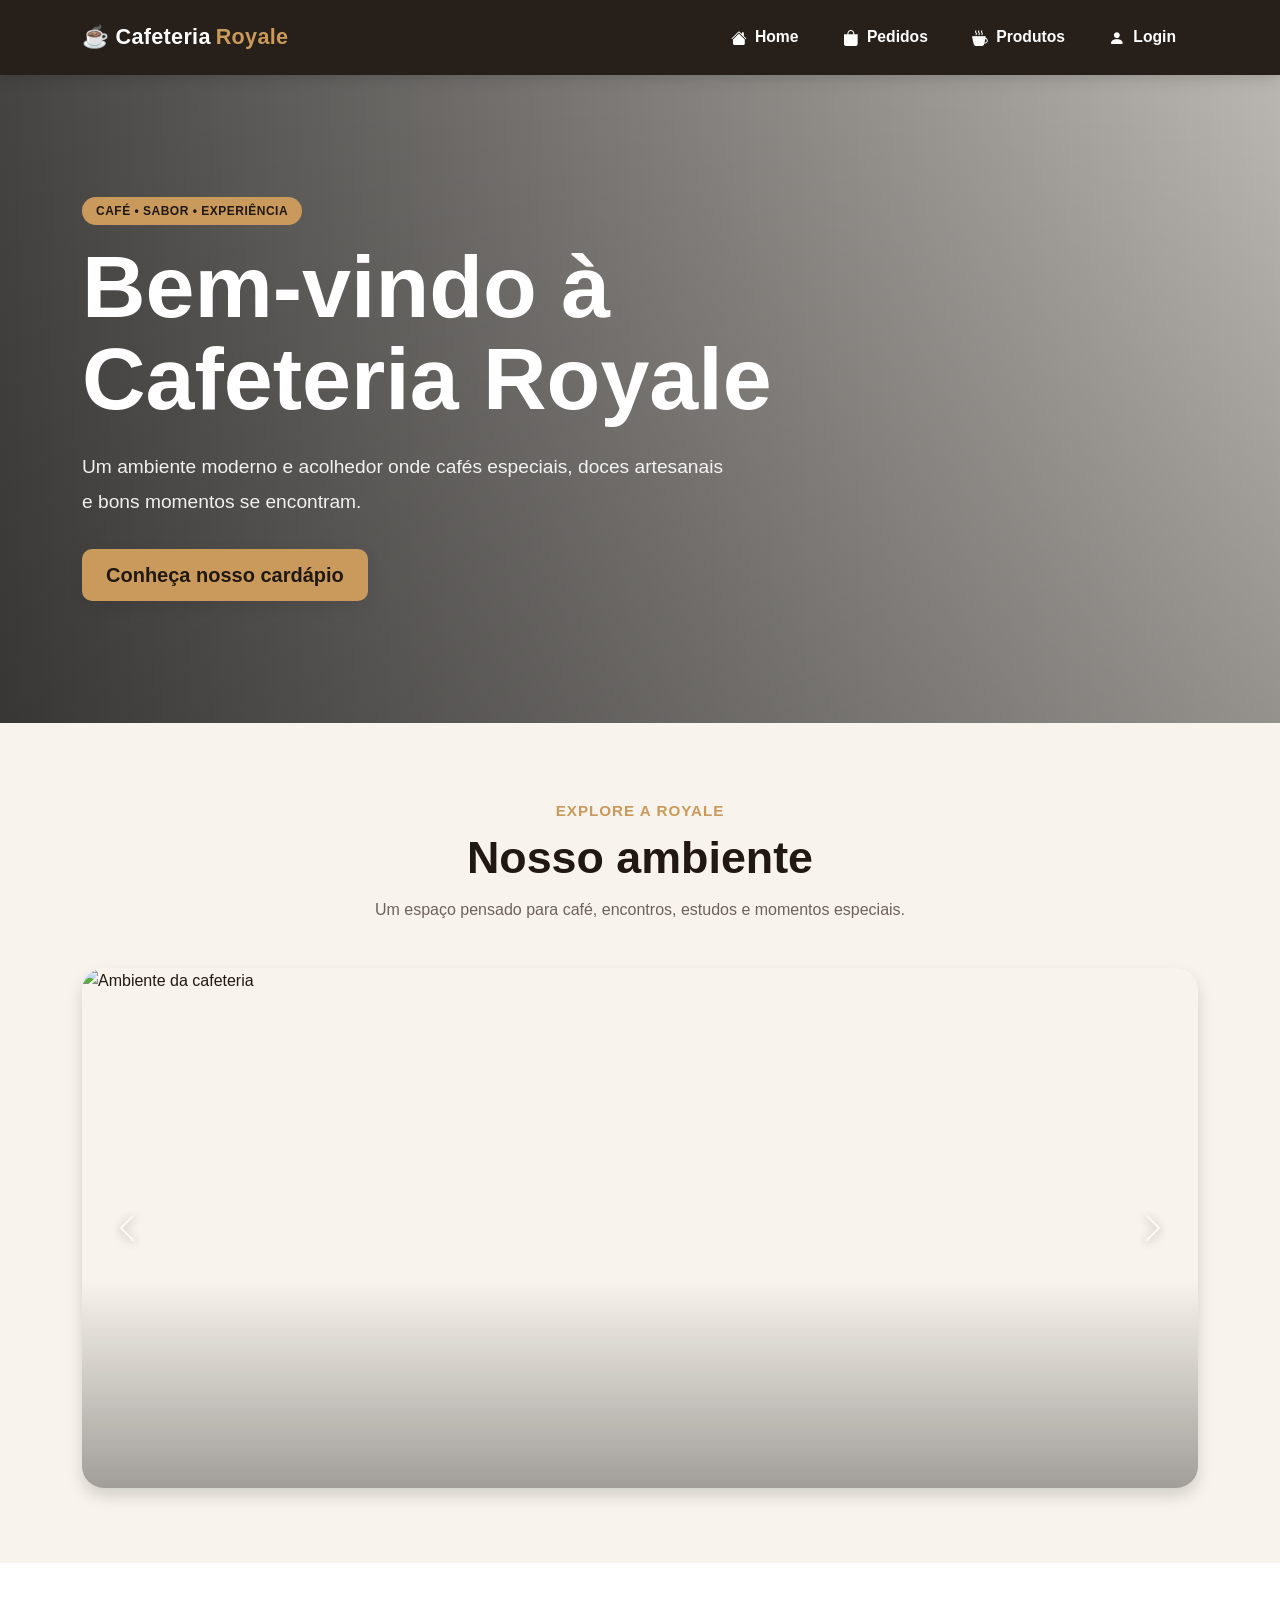
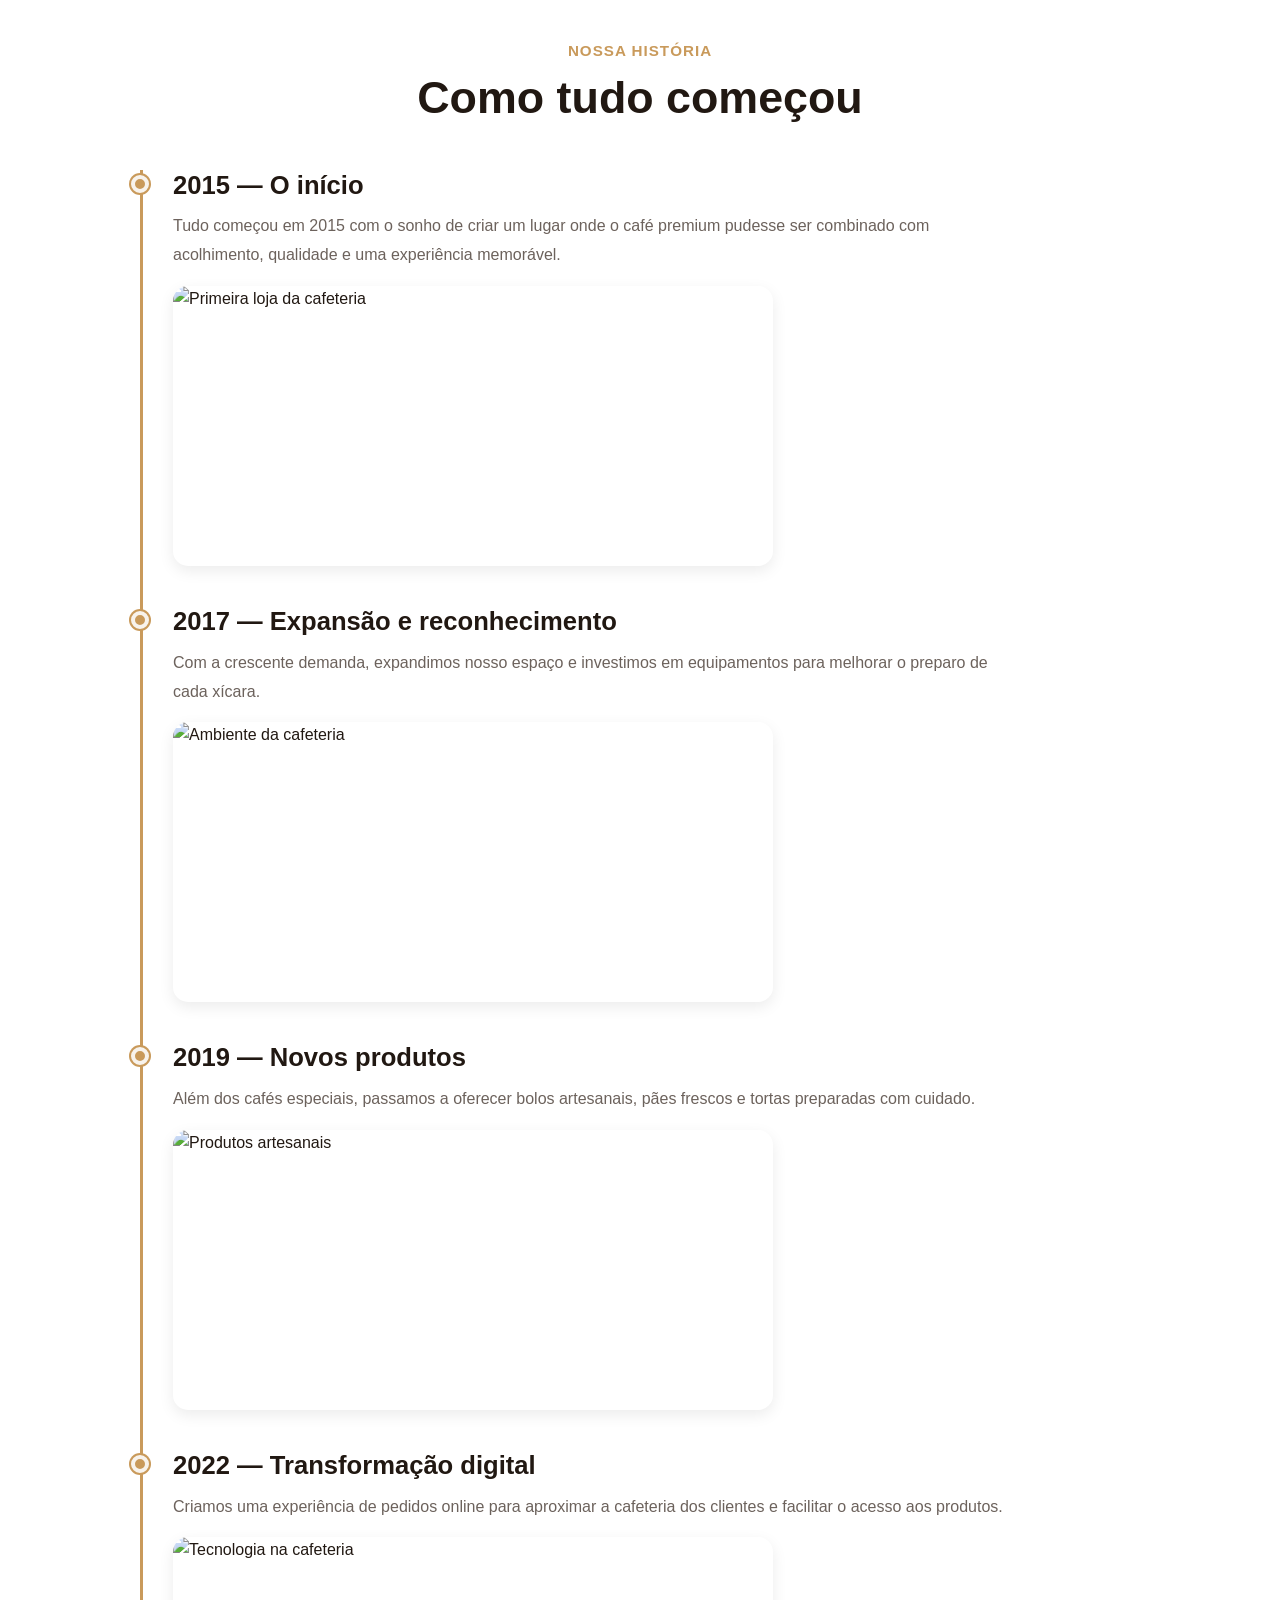
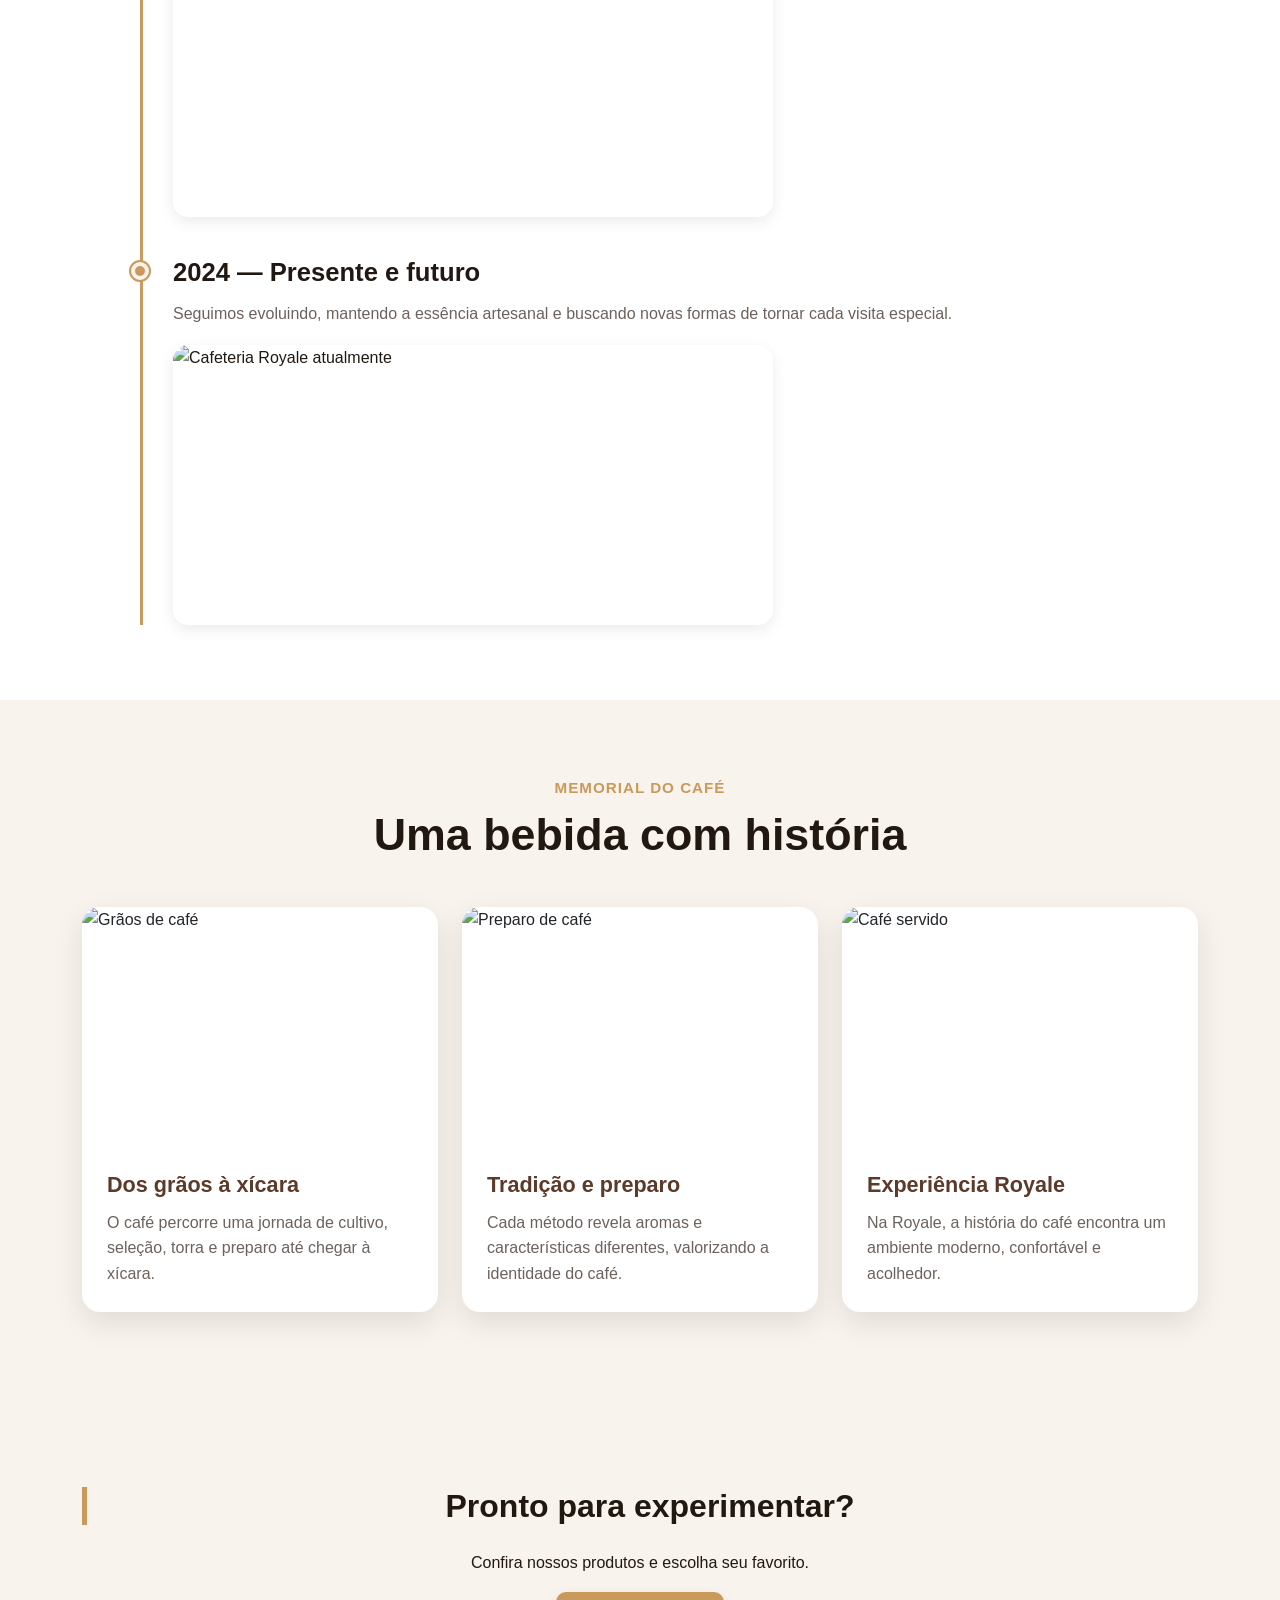
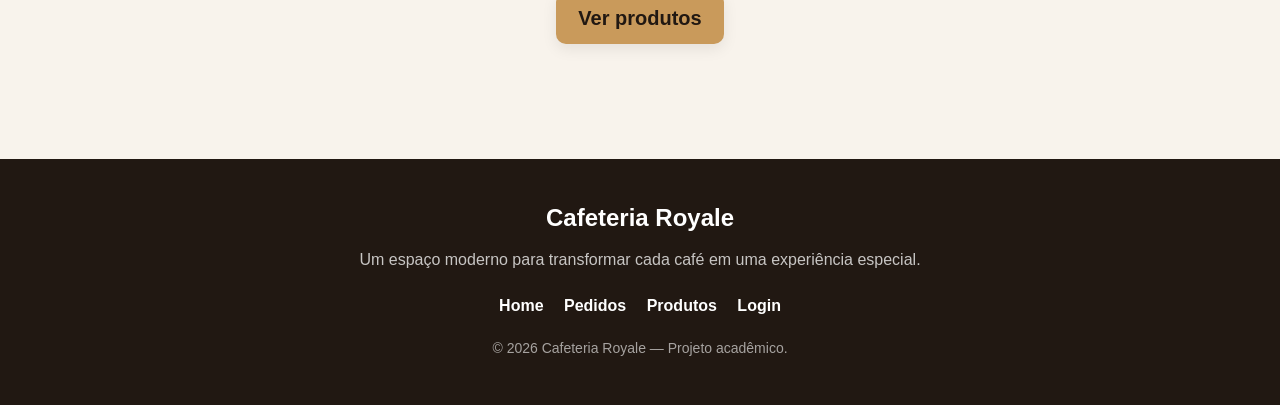
==== index.html @ ad3fdee7 "Primeira aplicação" ====
<!DOCTYPE html>
<html lang="pt-BR">

<head>
    <meta charset="UTF-8">
    <meta name="viewport" content="width=device-width, initial-scale=1.0">
    <meta name="description" content="Cafeteria Royale — Um espaço moderno e acolhedor para cafés especiais, doces artesanais e bons momentos.">
    
     

    <link rel="icon" type="img/png" href="../resources/static/img/logo.png">
    <title>Cafeteria Royale</title>


    <!-- Bootstrap -->
    <link href="https://cdn.jsdelivr.net/npm/bootstrap@5.3.8/dist/css/bootstrap.min.css" rel="stylesheet">
    <link href="https://cdn.jsdelivr.net/npm/bootstrap-icons@1.11.3/font/bootstrap-icons.css" rel="stylesheet">
     <link rel="stylesheet" href="static/css/style.css">

    <style>
        :root {
            --cafe: #5b3a29;
            --dourado: #c99a5b;
            --creme: #f8f3ec;
            --escuro: #211812;
            --branco: #ffffff;
        }

        * {
            box-sizing: border-box;
        }

        body {
            margin: 0;
            font-family: Arial, sans-serif;
            background: var(--creme);
            color: var(--escuro);
        }

        .navbar {
            background: rgba(33, 24, 18, 0.97) !important;
        }

        .navbar-brand {
            font-weight: 800;
            color: white !important;
            font-size: 1.35rem;
        }

        .navbar-brand span {
            color: var(--dourado);
        }

        .nav-link {
            color: white !important;
            margin: 0 5px;
        }

        .nav-link:hover {
            color: var(--dourado) !important;
        }

        .hero {
            min-height: 72vh;

            background:
                linear-gradient(
                    90deg,
                    rgba(0, 0, 0, .72),
                    rgba(0, 0, 0, .25)
                ),
                url("https://images.unsplash.com/photo-1495474472287-4d71bcdd2085?auto=format&fit=crop&w=1800&q=90")
                center/cover;

            display: flex;
            align-items: center;
            color: white;
        }

        .hero h1 {
            font-size: clamp(2.7rem, 7vw, 5.5rem);
            font-weight: 800;
        }

        .hero p {
            font-size: 1.2rem;
            max-width: 650px;
        }

        .btn-royale {
            background: var(--dourado);
            color: var(--escuro);
            border: 0;
            font-weight: 700;
        }

        .btn-royale:hover {
            background: #e0b577;
            color: var(--escuro);
        }

        .section {
            padding: 75px 0;
        }

        .section-title {
            text-align: center;
            margin-bottom: 45px;
        }

        .section-title h2 {
            font-weight: 800;
        }

        .section-title span {
            color: var(--dourado);
            font-weight: 700;
        }

        .carousel-item img {
            height: 520px;
            object-fit: cover;
            border-radius: 22px;
        }

        .carousel {
            border-radius: 22px;
            overflow: hidden;
        }

        .card-royale {
            height: 100%;
            border: 0;
            border-radius: 18px;
            overflow: hidden;
            box-shadow: 0 10px 30px rgba(0, 0, 0, .1);
            background: white;
        }

        .card-royale img {
            height: 240px;
            object-fit: cover;
        }

        .card-royale .card-body {
            padding: 25px;
        }

        .timeline {
            border-left: 3px solid var(--dourado);
            padding-left: 30px;
        }

        .timeline-item {
            margin-bottom: 40px;
        }

        .timeline-item h3 {
            font-weight: 800;
        }

        .timeline-image {
            width: 100%;
            max-width: 600px;
            height: 280px;
            object-fit: cover;
            border-radius: 15px;
            margin-top: 15px;
        }

        .map {
            width: 100%;
            height: 430px;
            border: 0;
            border-radius: 20px;
        }

        footer {
            background: var(--escuro);
            color: #eee;
            padding: 45px 0;
            margin-top: 40px;
        }

        .badge-royale {
            background: var(--dourado);
            color: var(--escuro);
        }
    </style>
</head>

<body>

    <!-- HEADER -->
    <header>

        <nav class="navbar navbar-expand-lg navbar-dark sticky-top">

            <div class="container">

                <a class="navbar-brand" href="index.html">
                    ☕ Cafeteria <span>Royale</span>
                </a>

                <button
                    class="navbar-toggler"
                    type="button"
                    data-bs-toggle="collapse"
                    data-bs-target="#menu">

                    <span class="navbar-toggler-icon"></span>

                </button>

                <div class="collapse navbar-collapse" id="menu">

                    <ul class="navbar-nav ms-auto align-items-lg-center">

                        <li class="nav-item">
                            <a class="nav-link" href="index.html">
                                <i class="bi bi-house-fill"></i>
                                Home
                            </a>
                        </li>

                        <li class="nav-item">
                            <a class="nav-link" href="pedidos.html">
                                <i class="bi bi-bag-fill"></i>
                                Pedidos
                            </a>
                        </li>

                        <li class="nav-item">
                            <a class="nav-link" href="produtos.html">
                                <i class="bi bi-cup-hot-fill"></i>
                                Produtos
                            </a>
                        </li>

                        <li class="nav-item">
                            <a class="nav-link" href="login.html">
                                <i class="bi bi-person-fill"></i>
                                Login
                            </a>
                        </li>

                    </ul>

                </div>

            </div>

        </nav>

    </header>


    <!-- HERO -->
    <section class="hero">

        <div class="container">

            <span class="badge badge-royale mb-3">
                CAFÉ • SABOR • EXPERIÊNCIA
            </span>

            <h1>
                Bem-vindo à<br>
                Cafeteria Royale
            </h1>

            <p>
                Um ambiente moderno e acolhedor onde cafés especiais,
                doces artesanais e bons momentos se encontram.
            </p>

            <a href="produtos.html" class="btn btn-royale btn-lg px-4">
                Conheça nosso cardápio
            </a>

        </div>

    </section>


    <!-- CARROSSEL -->
    <section class="section">

        <div class="container">

            <div class="section-title">

                <span>Explore a Royale</span>

                <h2>
                    Nosso ambiente
                </h2>

                <p>
                    Um espaço pensado para café, encontros,
                    estudos e momentos especiais.
                </p>

            </div>

            <div
                id="royaleCarousel"
                class="carousel slide shadow"
                data-bs-ride="carousel">

                <div class="carousel-inner">

                    <div class="carousel-item active">

                        <img
                            src="https://images.unsplash.com/photo-1509042239860-f550ce710b93?auto=format&fit=crop&w=1600&q=90"
                            class="d-block w-100"
                            alt="Ambiente da cafeteria">
                    </div>

                    <div class="carousel-item">

                        <img
                            src="https://images.unsplash.com/photo-1445116572660-236099ec97a0?auto=format&fit=crop&w=1600&q=90"
                            class="d-block w-100"
                            alt="Mesa com café">

                    </div>

                    <div class="carousel-item">

                        <img
                            src="https://images.unsplash.com/photo-1495474472287-4d71bcdd2085?auto=format&fit=crop&w=1600&q=90"
                            class="d-block w-100"
                            alt="Café preparado">

                    </div>

                </div>

                <button
                    class="carousel-control-prev"
                    type="button"
                    data-bs-target="#royaleCarousel"
                    data-bs-slide="prev">

                    <span class="carousel-control-prev-icon"></span>

                </button>

                <button
                    class="carousel-control-next"
                    type="button"
                    data-bs-target="#royaleCarousel"
                    data-bs-slide="next">

                    <span class="carousel-control-next-icon"></span>

                </button>

            </div>

        </div>

    </section>


    <!-- HISTÓRIA -->
    <section class="section bg-white" id="historia">

        <div class="container">

            <div class="section-title">

                <span>Nossa história</span>

                <h2>
                    Como tudo começou
                </h2>

            </div>

            <div class="timeline">

                <div class="timeline-item">

                    <h3>
                        2015 — O início
                    </h3>

                    <p>
                        Tudo começou em 2015 com o sonho de criar
                        um lugar onde o café premium pudesse ser
                        combinado com acolhimento, qualidade e uma
                        experiência memorável.
                    </p>

                    <img
                        class="timeline-image"
                        src="https://images.unsplash.com/photo-1509042239860-f550ce710b93?auto=format&fit=crop&w=900&q=85"
                        alt="Primeira loja da cafeteria">

                </div>


                <div class="timeline-item">

                    <h3>
                        2017 — Expansão e reconhecimento
                    </h3>

                    <p>
                        Com a crescente demanda, expandimos nosso
                        espaço e investimos em equipamentos para
                        melhorar o preparo de cada xícara.
                    </p>

                    <img
                        class="timeline-image"
                        src="https://images.unsplash.com/photo-1514432324607-a09d9b4aefdd?auto=format&fit=crop&w=900&q=85"
                        alt="Ambiente da cafeteria">

                </div>


                <div class="timeline-item">

                    <h3>
                        2019 — Novos produtos
                    </h3>

                    <p>
                        Além dos cafés especiais, passamos a oferecer
                        bolos artesanais, pães frescos e tortas
                        preparadas com cuidado.
                    </p>

                    <img
                        class="timeline-image"
                        src="https://images.unsplash.com/photo-1578985545062-69928b1d9587?auto=format&fit=crop&w=900&q=85"
                        alt="Produtos artesanais">

                </div>


                <div class="timeline-item">

                    <h3>
                        2022 — Transformação digital
                    </h3>

                    <p>
                        Criamos uma experiência de pedidos online
                        para aproximar a cafeteria dos clientes e
                        facilitar o acesso aos produtos.
                    </p>

                    <img
                        class="timeline-image"
                        src="https://images.unsplash.com/photo-1517701604599-bb29b565090c?auto=format&fit=crop&w=900&q=85"
                        alt="Tecnologia na cafeteria">

                </div>


                <div class="timeline-item">

                    <h3>
                        2024 — Presente e futuro
                    </h3>

                    <p>
                        Seguimos evoluindo, mantendo a essência
                        artesanal e buscando novas formas de tornar
                        cada visita especial.
                    </p>

                    <img
                        class="timeline-image"
                        src="https://images.unsplash.com/photo-1495474472287-4d71bcdd2085?auto=format&fit=crop&w=900&q=85"
                        alt="Cafeteria Royale atualmente">

                </div>

            </div>

        </div>

    </section>


    <!-- MEMORIAL DO CAFÉ -->
    <section class="section">

        <div class="container">

            <div class="section-title">

                <span>Memorial do café</span>

                <h2>
                    Uma bebida com história
                </h2>

            </div>

            <div class="row g-4">


                <div class="col-md-4">

                    <div class="card card-royale">

                        <img
                            src="https://images.unsplash.com/photo-1447933601403-0c6688de566e?auto=format&fit=crop&w=900&q=85"
                            alt="Grãos de café">

                        <div class="card-body">

                            <h3>
                                Dos grãos à xícara
                            </h3>

                            <p>
                                O café percorre uma jornada de cultivo,
                                seleção, torra e preparo até chegar à xícara.
                            </p>

                        </div>

                    </div>

                </div>


                <div class="col-md-4">

                    <div class="card card-royale">

                        <img
                            src="https://images.unsplash.com/photo-1498804103079-a6351b050096?auto=format&fit=crop&w=900&q=85"
                            alt="Preparo de café">

                        <div class="card-body">

                            <h3>
                                Tradição e preparo
                            </h3>

                            <p>
                                Cada método revela aromas e características
                                diferentes, valorizando a identidade do café.
                            </p>

                        </div>

                    </div>

                </div>


                <div class="col-md-4">

                    <div class="card card-royale">

                        <img
                            src="https://images.unsplash.com/photo-1512568400610-62da28bc8a13?auto=format&fit=crop&w=900&q=85"
                            alt="Café servido">

                        <div class="card-body">

                            <h3>
                                Experiência Royale
                            </h3>

                            <p>
                                Na Royale, a história do café encontra
                                um ambiente moderno, confortável e acolhedor.
                            </p>

                        </div>

                    </div>

                </div>

            </div>

        </div>

    </section>



    <!-- CTA -->
    <section class="section text-center">

        <div class="container">

            <h2>
                Pronto para experimentar?
            </h2>

            <p>
                Confira nossos produtos e escolha seu favorito.
            </p>

            <a
                href="produtos.html"
                class="btn btn-royale btn-lg">

                Ver produtos

            </a>

        </div>

    </section>


    <!-- FOOTER -->
    <footer>

        <div class="container text-center">

            <h4>
                Cafeteria Royale
            </h4>

            <p>
                Um espaço moderno para transformar cada café
                em uma experiência especial.
            </p>

            <div class="mb-3">

                <a href="index.html" class="text-white mx-2">
                    Home
                </a>

                <a href="pedidos.html" class="text-white mx-2">
                    Pedidos
                </a>

                <a href="produtos.html" class="text-white mx-2">
                    Produtos
                </a>

                <a href="login.html" class="text-white mx-2">
                    Login
                </a>

            </div>

            <small>
                © 2026 Cafeteria Royale — Projeto acadêmico.
            </small>

        </div>

    </footer>


    <script src="https://cdn.jsdelivr.net/npm/bootstrap@5.3.8/dist/js/bootstrap.bundle.min.js"></script>

</body>

</html>
---- static/css/style.css ----
/* =========================================================
   CAFETERIA ROYALE
   CSS COMPLETO DO PROJETO
   ========================================================= */


/* =========================================================
   1. VARIÁVEIS E CONFIGURAÇÕES GERAIS
   ========================================================= */

:root {
    --royale-marrom: #5b3a29;
    --royale-marrom-escuro: #211812;
    --royale-dourado: #c99a5b;
    --royale-dourado-claro: #e0b577;
    --royale-creme: #f8f3ec;
    --royale-branco: #ffffff;
    --royale-cinza: #6c625c;
    --royale-preto: #17110d;

    --sombra-pequena:
        0 5px 15px rgba(0, 0, 0, 0.08);

    --sombra-media:
        0 10px 30px rgba(0, 0, 0, 0.12);

    --sombra-grande:
        0 15px 45px rgba(0, 0, 0, 0.20);

    --raio-pequeno: 10px;
    --raio-medio: 18px;
    --raio-grande: 25px;

    --transicao:
        all 0.3s ease;
}


/* =========================================================
   2. RESET
   ========================================================= */

* {
    margin: 0;
    padding: 0;
    box-sizing: border-box;
}


html {
    scroll-behavior: smooth;
}


body {
    margin: 0;
    padding: 0;

    font-family:
        Arial,
        Helvetica,
        sans-serif;

    background-color: var(--royale-creme);

    color: var(--royale-preto);

    line-height: 1.6;
}


/* =========================================================
   3. LINKS
   ========================================================= */

a {
    text-decoration: none;

    transition:
        var(--transicao);
}


a:hover {
    text-decoration: none;
}


/* =========================================================
   4. IMAGENS
   ========================================================= */

img {
    max-width: 100%;

    display: block;
}


/* =========================================================
   5. HEADER / NAVBAR
   ========================================================= */

.navbar {
    background-color:
        var(--royale-marrom-escuro) !important;

    min-height: 75px;

    box-shadow:
        0 3px 15px rgba(0, 0, 0, 0.15);

    z-index: 1000;
}


.navbar-brand {
    color:
        var(--royale-branco) !important;

    font-size: 1.4rem;

    font-weight: 800;

    letter-spacing: 0.3px;

    display: flex;

    align-items: center;

    gap: 5px;
}


.navbar-brand span {
    color:
        var(--royale-dourado);
}


.navbar-brand:hover {
    transform: translateY(-1px);
}


.navbar-toggler {
    border-color:
        rgba(255, 255, 255, 0.4);
}


.navbar-toggler:focus {
    box-shadow:
        0 0 0 0.2rem
        rgba(94, 68, 32, 0.25);
}


.navbar-nav {
    align-items: center;
}


.nav-item {
    margin: 0 3px;
}


.nav-link {
    color:
        var(--royale-branco) !important;

    font-size: 0.98rem;

    font-weight: 600;

    padding:
        10px 14px !important;

    border-radius:
        var(--raio-pequeno);

    transition:
        var(--transicao);
}


.nav-link:hover {
    color:
        var(--royale-dourado) !important;

    background-color:
        rgba(255, 255, 255, 0.06);

    transform:
        translateY(-1px);
}


.nav-link.active {
    color:
        var(--royale-dourado) !important;
}


/* =========================================================
   6. HERO — PÁGINA HOME
   ========================================================= */

.hero {
    min-height: 72vh;

    position: relative;

    display: flex;

    align-items: center;

    color:
        var(--royale-branco);

    background-image:
        linear-gradient(
            90deg,
            rgba(0, 0, 0, 0.75),
            rgba(0, 0, 0, 0.30)
        ),
        url(
            "https://images.unsplash.com/photo-1495474472287-4d71bcdd2085?auto=format&fit=crop&w=1800&q=90"
        );

    background-size: cover;

    background-position: center;

    background-repeat: no-repeat;
}


.hero::before {
    content: "";

    position: absolute;

    inset: 0;

    background:
        linear-gradient(
            180deg,
            transparent,
            rgba(0, 0, 0, 0.20)
        );

    pointer-events: none;
}


.hero .container {
    position: relative;

    z-index: 2;
}


.hero h1 {
    font-size:
        clamp(2.7rem, 7vw, 5.5rem);

    font-weight: 800;

    line-height: 1.05;

    margin-bottom: 25px;
}


.hero p {
    max-width: 650px;

    font-size: 1.2rem;

    line-height: 1.8;

    color:
        rgba(255, 255, 255, 0.92);

    margin-bottom: 30px;
}


/* =========================================================
   7. BOTÃO ROYALE
   ========================================================= */

.btn-royale {
    background-color:
        var(--royale-dourado);

    color:
        var(--royale-marrom-escuro);

    border: none;

    font-weight: 700;

    border-radius:
        var(--raio-pequeno);

    padding:
        11px 22px;

    transition:
        var(--transicao);

    box-shadow:
        var(--sombra-pequena);
}


.btn-royale:hover {
    background-color:
        var(--royale-dourado-claro);

    color:
        var(--royale-marrom-escuro);

    transform:
        translateY(-2px);

    box-shadow:
        var(--sombra-media);
}


.btn-royale:active {
    transform:
        translateY(0);
}


/* =========================================================
   8. BADGES
   ========================================================= */

.badge-royale {
    background-color:
        var(--royale-dourado);

    color:
        var(--royale-marrom-escuro);

    font-weight: 800;

    padding:
        8px 14px;

    border-radius:
        50px;

    letter-spacing: 0.5px;
}


/* =========================================================
   9. SEÇÕES
   ========================================================= */

.section {
    padding:
        75px 0;
}


.section.bg-white {
    background-color:
        var(--royale-branco) !important;
}


.section-title {
    text-align: center;

    margin-bottom: 45px;
}


.section-title span {
    display: inline-block;

    color:
        var(--royale-dourado);

    font-size: 0.95rem;

    font-weight: 800;

    text-transform: uppercase;

    letter-spacing: 1px;

    margin-bottom: 8px;
}


.section-title h1,
.section-title h2 {
    color:
        var(--royale-marrom-escuro);

    font-weight: 800;

    margin-bottom: 12px;
}


.section-title h1 {
    font-size:
        clamp(2rem, 5vw, 3.3rem);
}


.section-title h2 {
    font-size:
        clamp(1.8rem, 4vw, 2.8rem);
}


.section-title p {
    max-width: 750px;

    margin:
        0 auto;

    color:
        var(--royale-cinza);

    font-size: 1rem;
}


/* =========================================================
   10. CARROSSEL
   ========================================================= */

.carousel {
    border-radius:
        var(--raio-grande);

    overflow: hidden;

    box-shadow:
        var(--sombra-media);
}


.carousel-item {
    position: relative;
}


.carousel-item img {
    width: 100%;

    height: 520px;

    object-fit: cover;

    object-position: center;
}


.carousel-item::after {
    content: "";

    position: absolute;

    inset: 0;

    background:
        linear-gradient(
            180deg,
            transparent 60%,
            rgba(0, 0, 0, 0.35)
        );

    pointer-events: none;
}


.carousel-control-prev,
.carousel-control-next {
    width: 8%;
}


.carousel-control-prev-icon,
.carousel-control-next-icon {
    filter:
        drop-shadow(
            0 2px 5px rgba(0, 0, 0, 0.7)
        );
}


/* =========================================================
   11. CARDS GERAIS
   ========================================================= */

.card-royale {
    height: 100%;

    border: none;

    border-radius:
        var(--raio-medio);

    overflow: hidden;

    background:
        var(--royale-branco);

    box-shadow:
        var(--sombra-media);

    transition:
        var(--transicao);
}


.card-royale:hover {
    transform:
        translateY(-7px);

    box-shadow:
        var(--sombra-grande);
}


.card-royale img {
    width: 100%;

    height: 240px;

    object-fit: cover;
}


.card-royale .card-body {
    padding: 25px;
}


.card-royale h3 {
    color:
        var(--royale-marrom);

    font-size: 1.35rem;

    font-weight: 800;

    margin-bottom: 12px;
}


.card-royale p {
    color:
        var(--royale-cinza);

    margin-bottom: 0;
}


/* =========================================================
   12. HISTÓRIA / TIMELINE
   ========================================================= */

.timeline {
    position: relative;

    border-left:
        3px solid var(--royale-dourado);

    padding-left: 30px;

    max-width: 1000px;

    margin:
        0 auto;
}


.timeline-item {
    position: relative;

    margin-bottom: 55px;
}


.timeline-item:last-child {
    margin-bottom: 0;
}


.timeline-item::before {
    content: "";

    position: absolute;

    left: -42px;

    top: 5px;

    width: 18px;

    height: 18px;

    background:
        var(--royale-dourado);

    border:
        4px solid var(--royale-creme);

    border-radius: 50%;

    box-shadow:
        0 0 0 2px
        var(--royale-dourado);
}


.timeline-item h3 {
    color:
        var(--royale-marrom-escuro);

    font-size: 1.6rem;

    font-weight: 800;

    margin-bottom: 12px;
}


.timeline-item p {
    color:
        var(--royale-cinza);

    max-width: 850px;

    line-height: 1.8;
}


.timeline-image {
    width: 100%;

    max-width: 600px;

    height: 280px;

    object-fit: cover;

    border-radius:
        var(--raio-medio);

    margin-top: 18px;

    box-shadow:
        var(--sombra-pequena);

    transition:
        var(--transicao);
}


.timeline-image:hover {
    transform:
        scale(1.01);

    box-shadow:
        var(--sombra-media);
}


/* =========================================================
   13. CARDS DE PRODUTOS
   ========================================================= */

.card-product {
    height: 100%;

    border: none;

    overflow: hidden;

    border-radius:
        var(--raio-medio);

    background:
        var(--royale-branco);

    box-shadow:
        var(--sombra-media);

    transition:
        var(--transicao);
}


.card-product:hover {
    transform:
        translateY(-8px);

    box-shadow:
        var(--sombra-grande);
}


.card-product img {
    width: 100%;

    height: 230px;

    object-fit: cover;

    transition:
        transform 0.5s ease;
}


.card-product:hover img {
    transform:
        scale(1.04);
}


.card-product .card-body {
    padding: 25px;
}


.card-product h3 {
    color:
        var(--royale-marrom-escuro);

    font-size: 1.4rem;

    font-weight: 800;

    margin-bottom: 10px;
}


.card-product p {
    color:
        var(--royale-cinza);

    min-height: 50px;

    margin-bottom: 18px;
}


.price {
    color:
        var(--royale-marrom);

    font-size: 1.3rem;

    font-weight: 800;
}


/* =========================================================
   14. TÍTULOS DE CATEGORIA DO CARDÁPIO
   ========================================================= */

.section > .container > h2 {
    color:
        var(--royale-marrom-escuro);

    font-size: 2rem;

    font-weight: 800;

    margin-top: 25px;

    margin-bottom: 25px;

    border-left:
        5px solid var(--royale-dourado);

    padding-left: 15px;
}


/* =========================================================
   15. MAPA
   ========================================================= */

.map {
    width: 100%;

    height: 430px;

    border: none;

    border-radius:
        var(--raio-grande);

    box-shadow:
        var(--sombra-media);
}


/* =========================================================
   16. LOGIN
   ========================================================= */

.login-page {
    min-height:
        calc(100vh - 75px);

    display: flex;

    align-items: center;

    justify-content: center;

    padding:
        60px 15px;

    background:
        linear-gradient(
            rgba(33, 24, 18, 0.78),
            rgba(33, 24, 18, 0.78)
        ),
        url(
            "https://images.unsplash.com/photo-1495474472287-4d71bcdd2085?auto=format&fit=crop&w=1600&q=90"
        )
        center/cover fixed;
}


.login-box {
    width: 100%;

    max-width: 500px;

    margin:
        80px auto;

    padding: 40px;

    background:
        var(--royale-branco);

    border-radius:
        var(--raio-grande);

    box-shadow:
        var(--sombra-grande);
}


.login-box h1 {
    color:
        var(--royale-marrom-escuro);

    font-weight: 800;
}


.login-box p {
    color:
        var(--royale-cinza);
}


.login-box .form-label {
    color:
        var(--royale-marrom-escuro);

    font-weight: 700;
}


.login-box .form-control {
    min-height: 48px;

    border:
        1px solid #ddd;

    border-radius:
        var(--raio-pequeno);

    padding:
        10px 14px;
}


.login-box .form-control:focus {
    border-color:
        var(--royale-dourado);

    box-shadow:
        0 0 0 0.2rem
        rgba(201, 154, 91, 0.20);
}


/* =========================================================
   17. ÁREA DE PEDIDOS
   ========================================================= */

.order-box {
    width: 100%;

    max-width: 850px;

    margin:
        80px auto;

    padding: 40px;

    background:
        var(--royale-branco);

    border-radius:
        var(--raio-grande);

    box-shadow:
        var(--sombra-media);
}


.order-box h1 {
    color:
        var(--royale-marrom-escuro);

    font-weight: 800;
}


.order-box h3 {
    color:
        var(--royale-marrom);

    font-weight: 800;
}


.order-box hr {
    margin:
        30px 0;

    border-color:
        rgba(0, 0, 0, 0.1);
}


.order-card {
    background:
        var(--royale-creme);

    border:
        1px solid
        rgba(91, 58, 41, 0.08);

    border-radius:
        var(--raio-medio);

    padding: 25px;

    box-shadow:
        var(--sombra-pequena);
}


.order-card h4 {
    color:
        var(--royale-marrom-escuro);

    font-weight: 800;

    margin-bottom: 8px;
}


.text-success {
    font-weight: 700;
}


/* =========================================================
   18. FOOTER
   ========================================================= */

footer {
    background:
        var(--royale-marrom-escuro);

    color:
        var(--royale-branco);

    padding:
        50px 0;

    margin-top: 40px;
}


footer h4 {
    color:
        var(--royale-branco);

    font-size: 1.5rem;

    font-weight: 800;

    margin-bottom: 15px;
}


footer p {
    color:
        rgba(255, 255, 255, 0.75);

    max-width: 600px;

    margin:
        0 auto 20px;
}


footer a {
    color:
        var(--royale-branco) !important;

    font-weight: 600;
}


footer a:hover {
    color:
        var(--royale-dourado) !important;
}


footer small {
    color:
        rgba(255, 255, 255, 0.60);
}


/* =========================================================
   19. ÍCONES
   ========================================================= */

.bi {
    vertical-align: -0.08em;
}


.nav-link .bi {
    margin-right: 4px;
}


.btn .bi {
    margin-right: 5px;
}


/* =========================================================
   20. SELEÇÃO DE TEXTO
   ========================================================= */

::selection {
    background:
        var(--royale-dourado);

    color:
        var(--royale-marrom-escuro);
}


::-webkit-scrollbar {
    width: 10px;
}


::-webkit-scrollbar-track {
    background:
        var(--royale-creme);
}


::-webkit-scrollbar-thumb {
    background:
        var(--royale-marrom);

    border-radius:
        20px;
}


::-webkit-scrollbar-thumb:hover {
    background:
        var(--royale-dourado);
}


@media (max-width: 991px) {

    .navbar-nav {
        align-items: stretch;

        padding-top: 15px;

        padding-bottom: 10px;
    }


    .nav-link {
        padding:
            10px 12px !important;
    }


    .hero {
        min-height: 65vh;

        background-position:
            center;
    }


    .hero h1 {
        font-size:
            clamp(2.5rem, 9vw, 4.5rem);
    }


    .carousel-item img {
        height: 430px;
    }


    .section {
        padding:
            60px 0;
    }


    .login-box,
    .order-box {
        margin:
            50px auto;
    }

}


/* =========================================================
   23. RESPONSIVIDADE — CELULARES
   ========================================================= */

@media (max-width: 767px) {

    .navbar {
        min-height: 68px;
    }


    .navbar-brand {
        font-size:
            1.15rem;
    }


    .hero {
        min-height: 75vh;

        text-align: center;

        padding:
            70px 0;
    }


    .hero h1 {
        font-size:
            2.8rem;
    }


    .hero p {
        font-size:
            1rem;

        margin-left: auto;

        margin-right: auto;
    }


    .section {
        padding:
            50px 0;
    }


    .section-title {
        margin-bottom:
            30px;
    }


    .section-title h1 {
        font-size:
            2.2rem;
    }


    .section-title h2 {
        font-size:
            2rem;
    }


    .carousel-item img {
        height:
            320px;
    }


    .timeline {
        padding-left:
            25px;
    }


    .timeline-item::before {
        left:
            -37px;
    }


    .timeline-item h3 {
        font-size:
            1.35rem;
    }


    .timeline-image {
        height:
            220px;
    }


    .card-royale img {
        height:
            220px;
    }


    .card-product img {
        height:
            220px;
    }


    .map {
        height:
            350px;
    }


    .login-box,
    .order-box {
        padding:
            25px 20px;

        margin:
            40px auto;
    }


    footer {
        padding:
            40px 15px;
    }

}


/* =========================================================
   24. CELULARES PEQUENOS
   ========================================================= */

@media (max-width: 480px) {

    .hero h1 {
        font-size:
            2.35rem;
    }


    .hero p {
        font-size:
            0.95rem;
    }


    .carousel-item img {
        height:
            260px;
    }


    .timeline-image {
        height:
            190px;
    }


    .map {
        height:
            280px;
    }


    .login-box,
    .order-box {
        border-radius:
            var(--raio-medio);

        padding:
            22px 17px;
    }


    .btn-royale {
        width: 100%;
    }

}
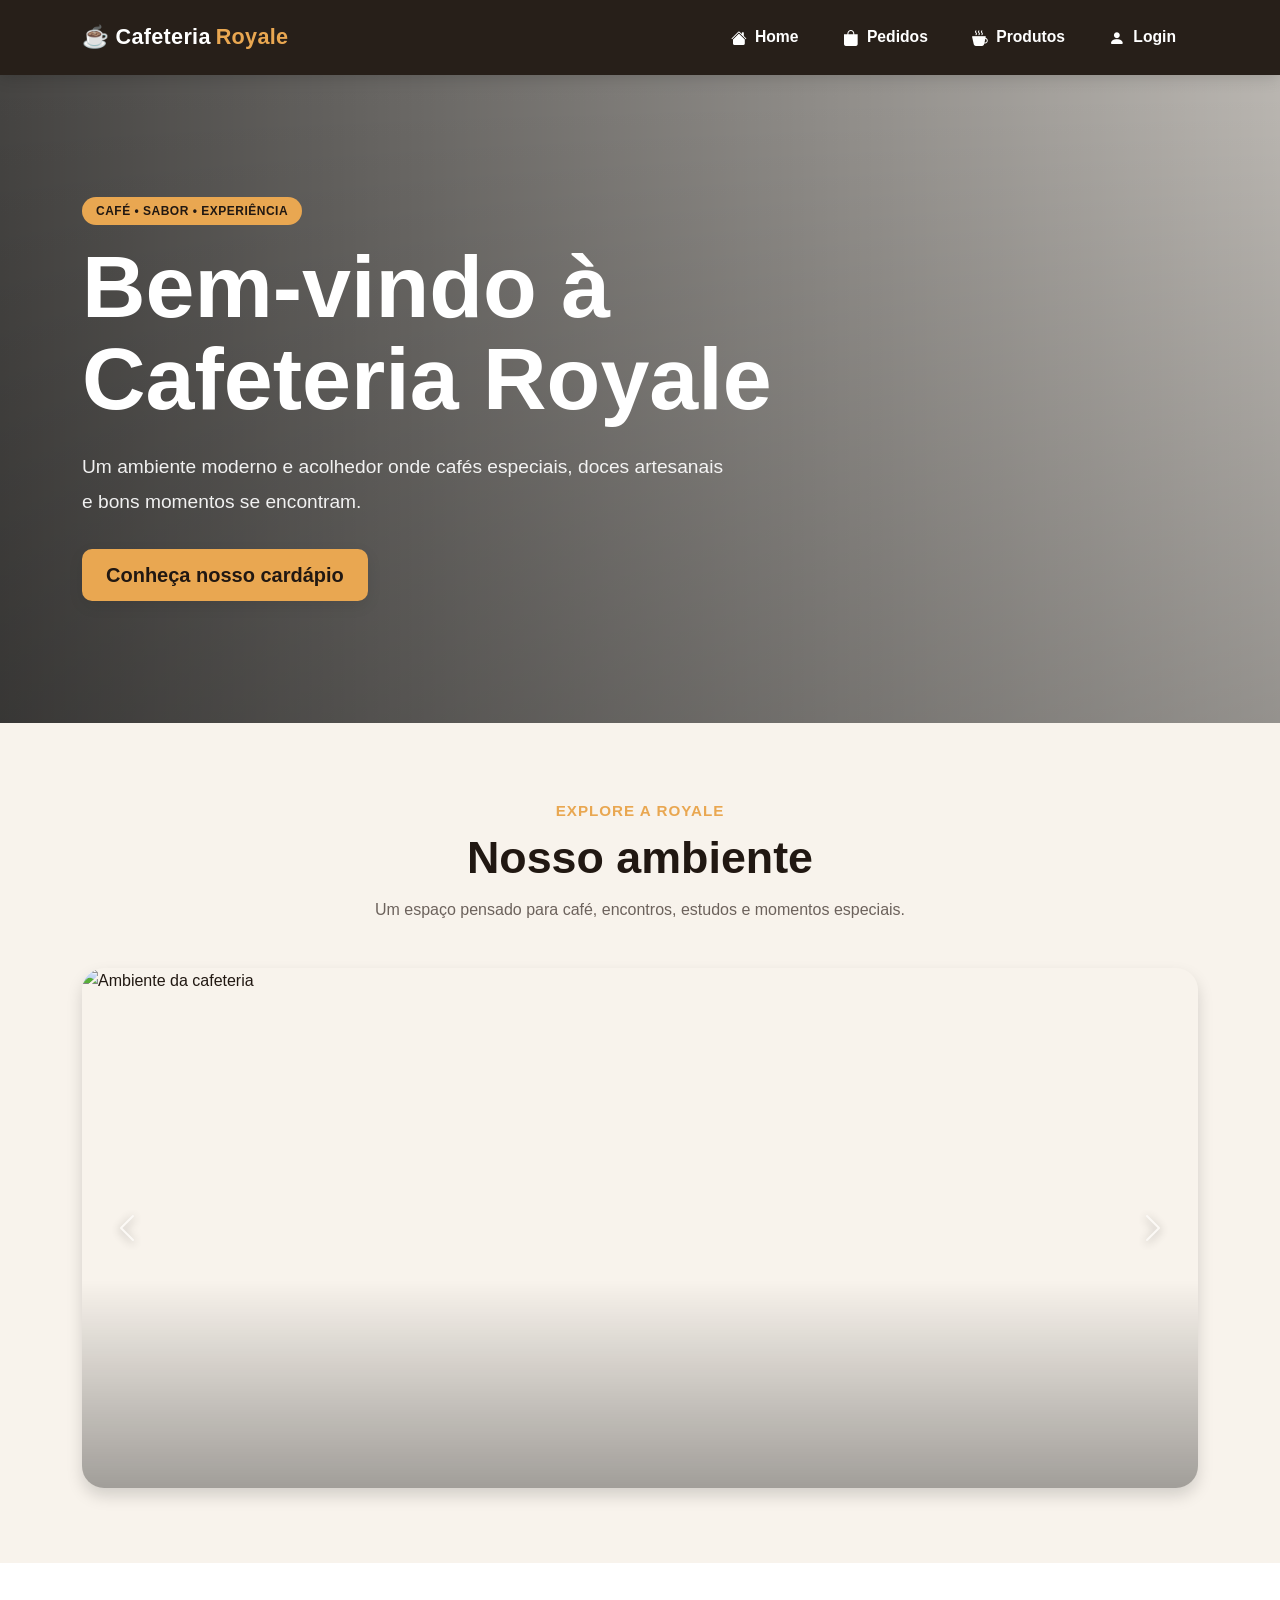
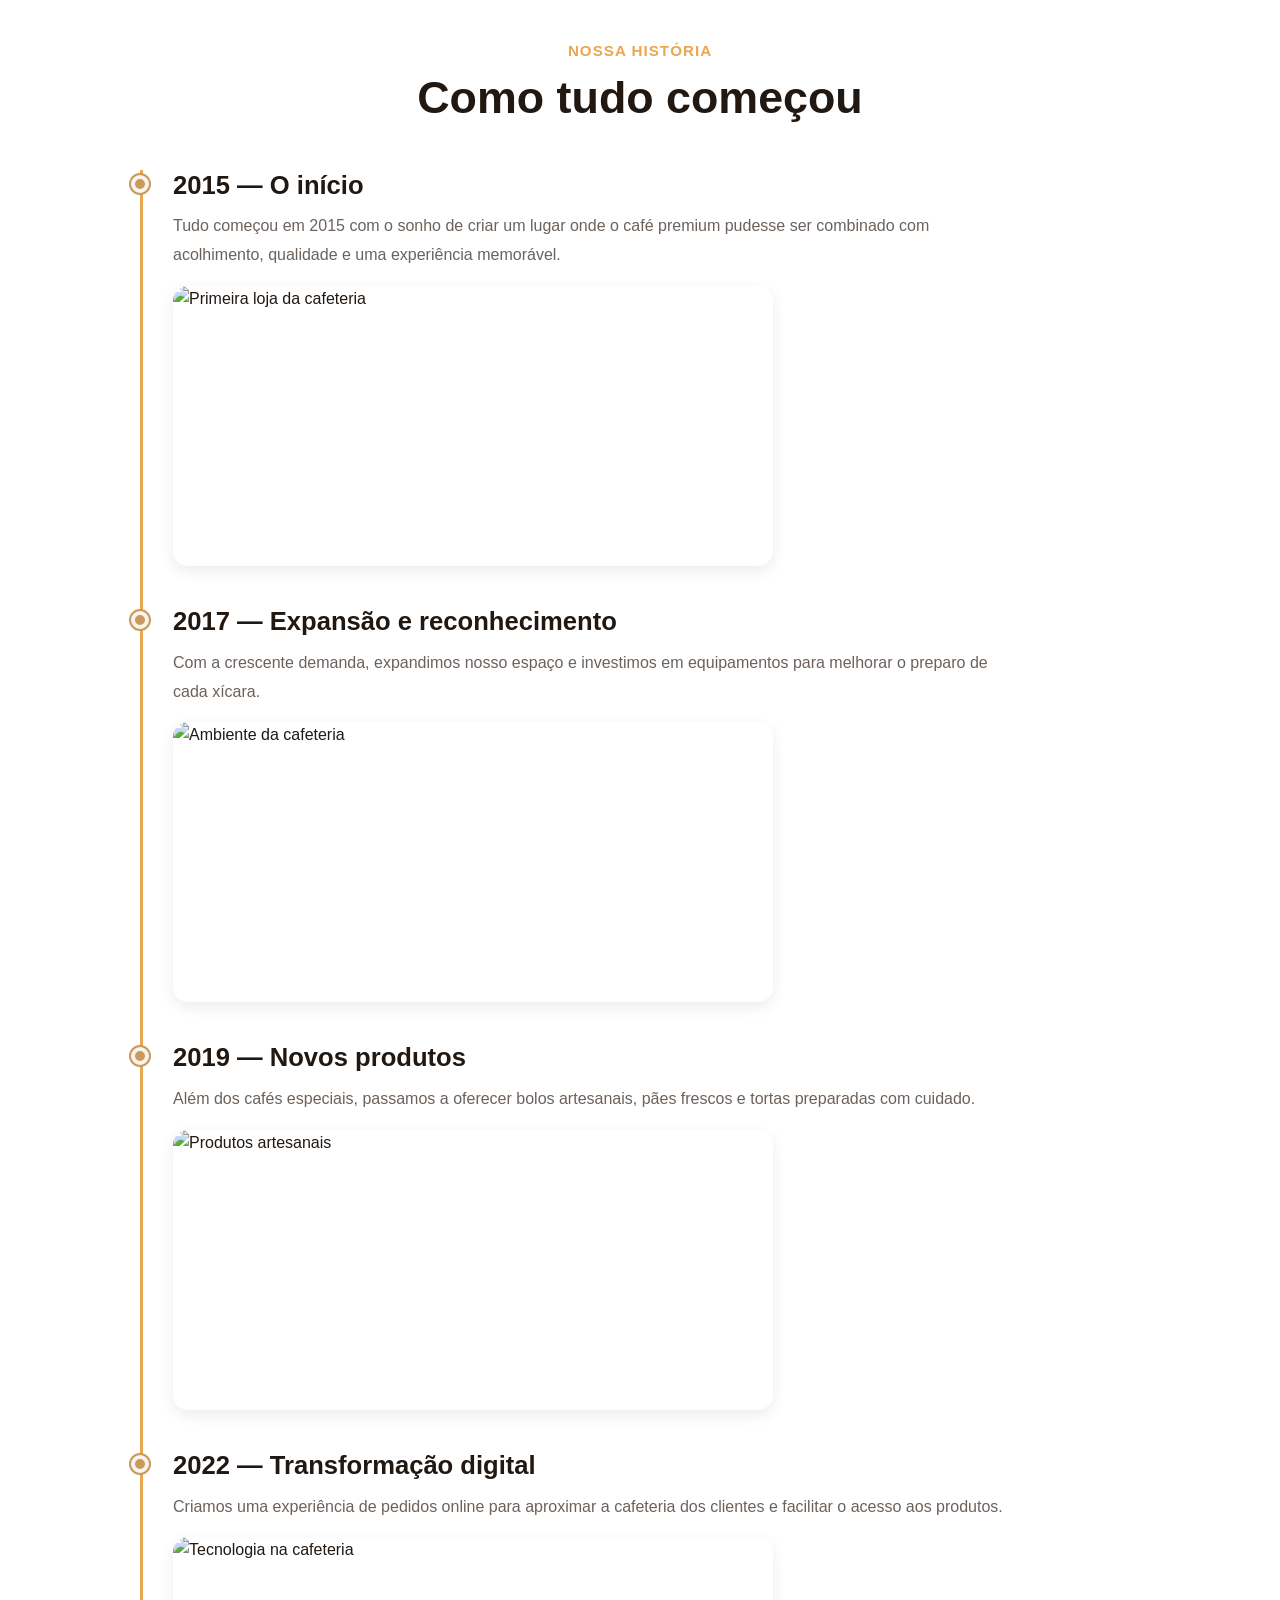
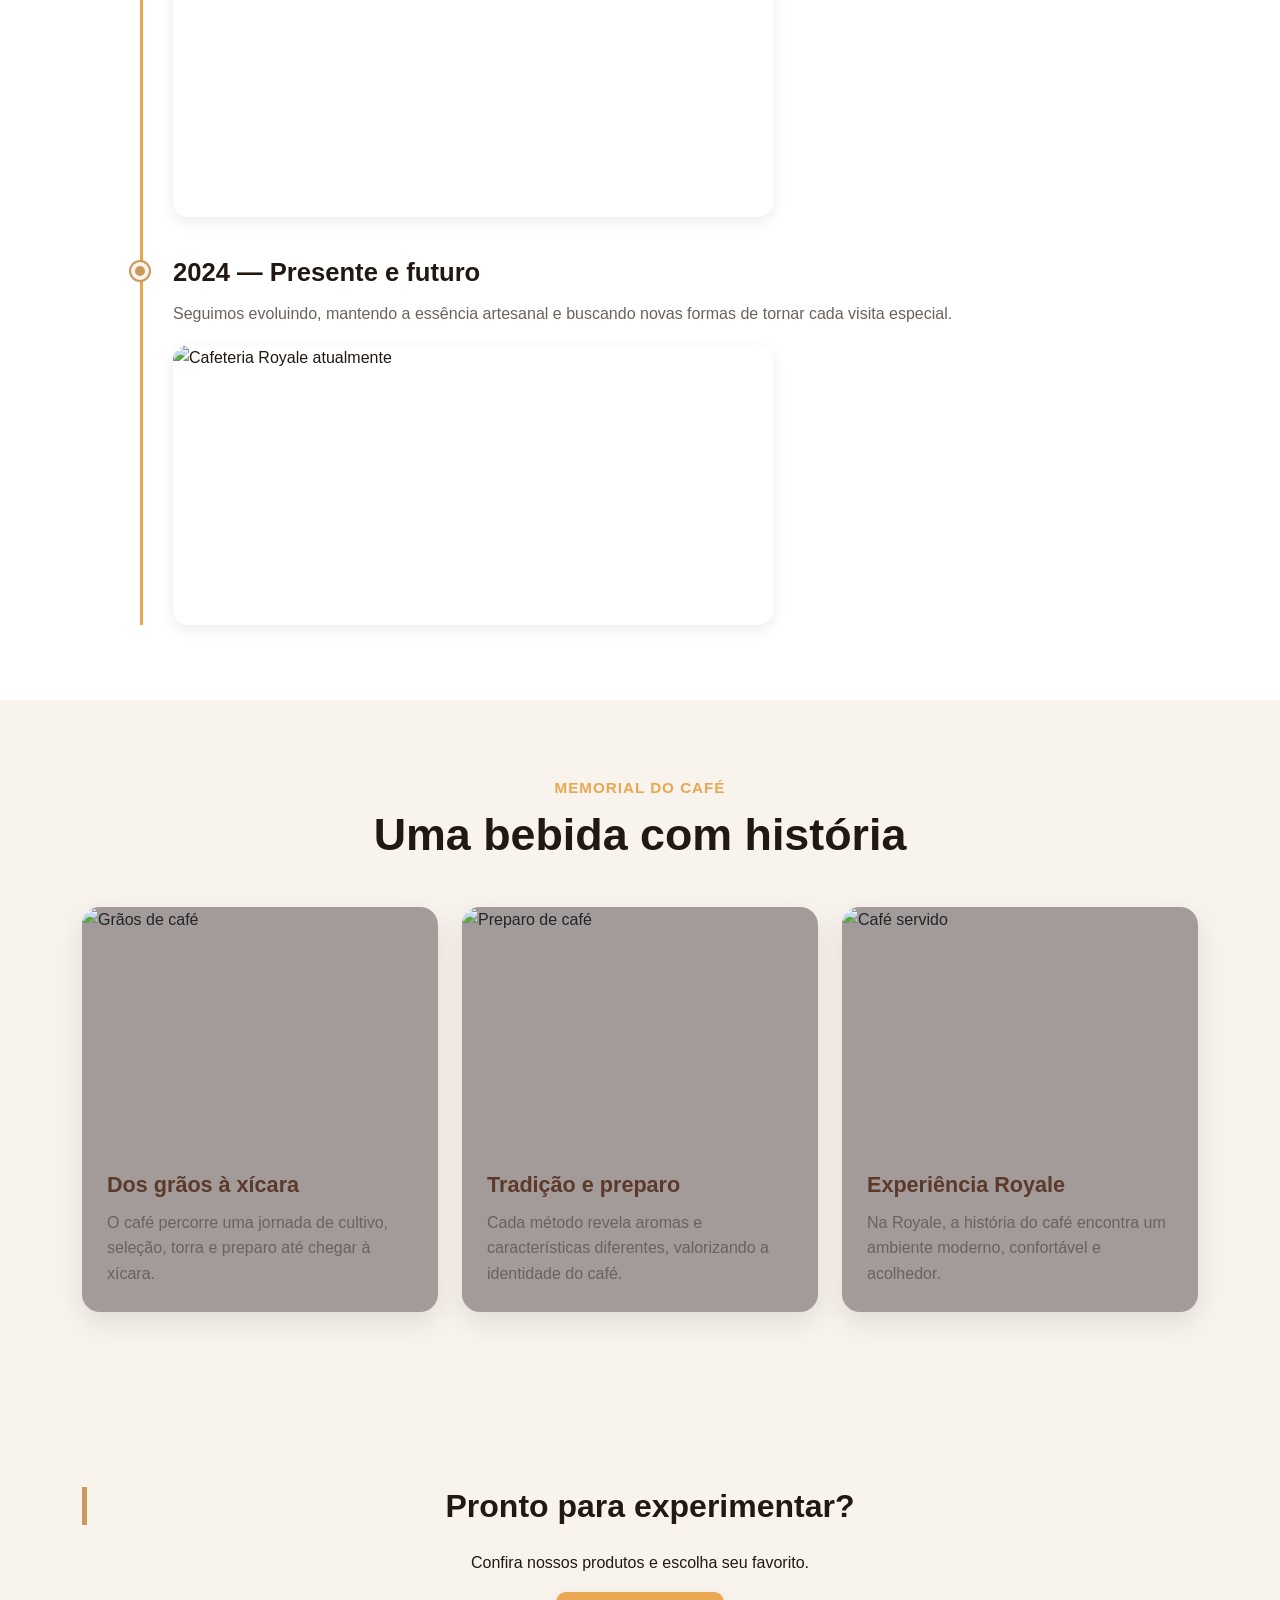
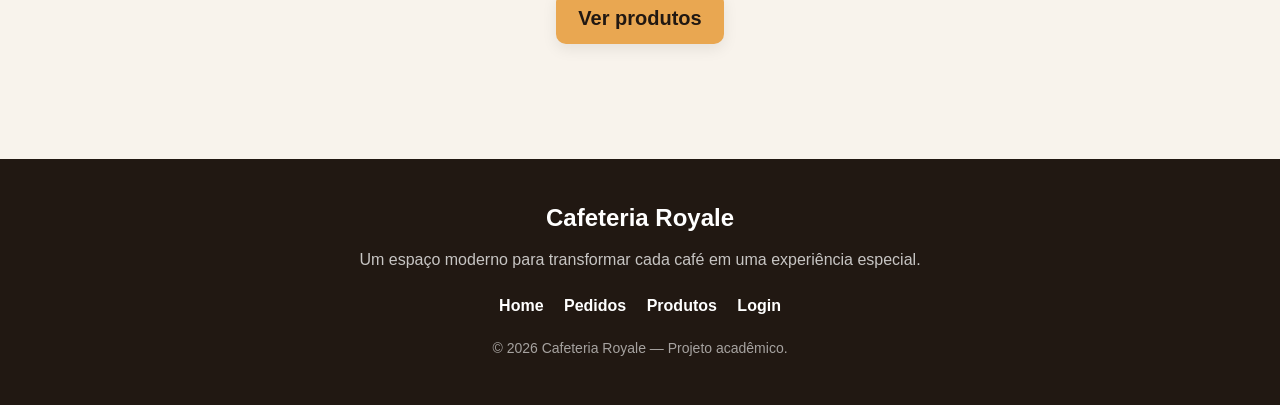
==== commit 8ea0f562: "atualização" ====
--- a/index.html
+++ b/index.html
@@ -1,4 +1,4 @@
-<!DOCTYPE html>
+ <!DOCTYPE html>
 <html lang="pt-BR">
 
 <head>
@@ -20,7 +20,7 @@
     <style>
         :root {
             --cafe: #5b3a29;
-            --dourado: #c99a5b;
+            --dourado: #e9a751;
             --creme: #f8f3ec;
             --escuro: #211812;
             --branco: #ffffff;
@@ -95,7 +95,7 @@
         }
 
         .btn-royale:hover {
-            background: #e0b577;
+            background: #d39641;
             color: var(--escuro);
         }
 
@@ -134,7 +134,7 @@
             border-radius: 18px;
             overflow: hidden;
             box-shadow: 0 10px 30px rgba(0, 0, 0, .1);
-            background: white;
+            background: rgb(163, 154, 154);
         }
 
         .card-royale img {
@@ -177,7 +177,7 @@
 
         footer {
             background: var(--escuro);
-            color: #eee;
+            color: #cabcbc;
             padding: 45px 0;
             margin-top: 40px;
         }
